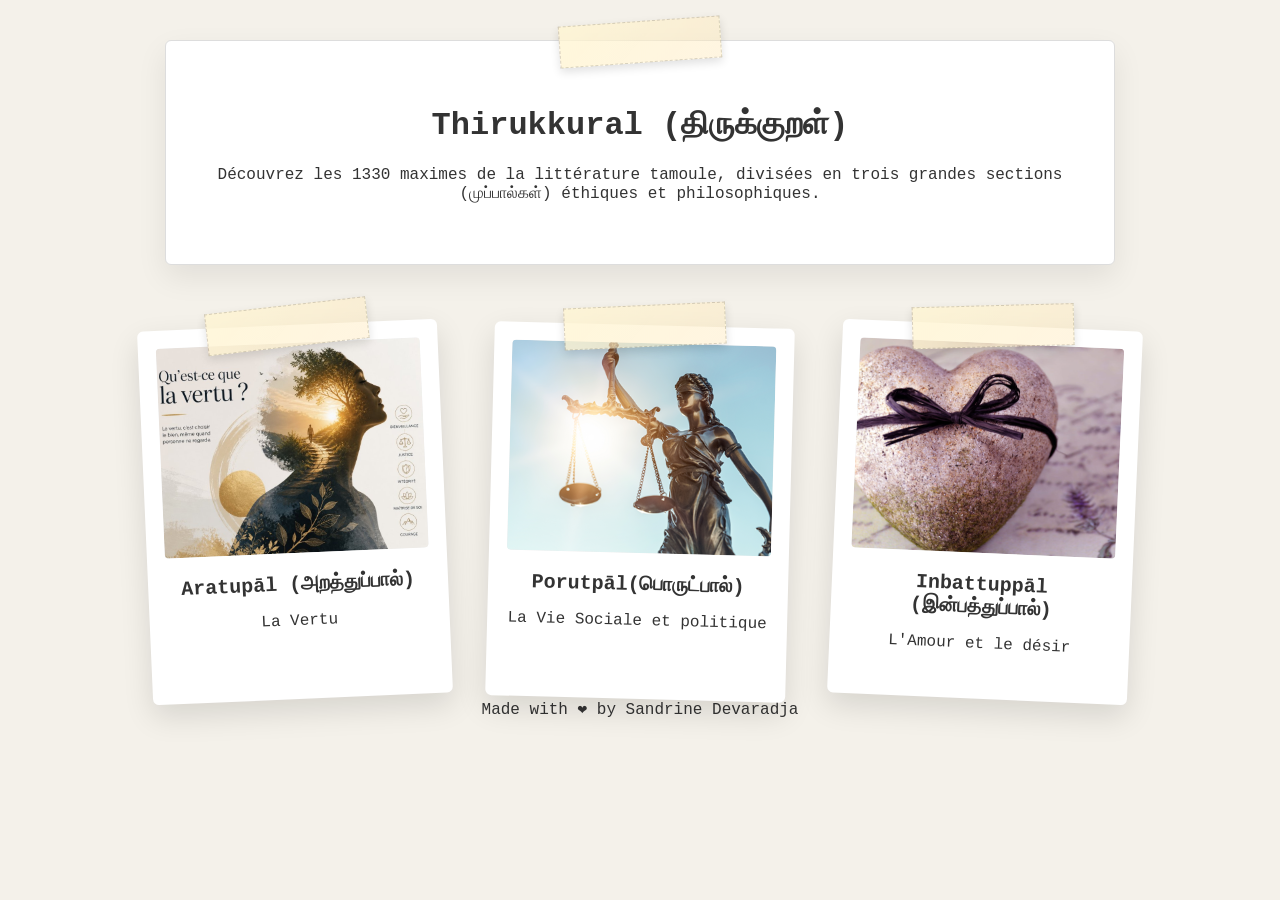
==== index.html @ 0150b85d "Update index.html" ====
<!DOCTYPE html>
<html lang="fr">
<head>
<meta charset="UTF-8">
<meta name="viewport" content="width=device-width, initial-scale=1.0">
<title>Thirukkural</title>
<link rel="stylesheet" href="style.css">
</head>

<body>

<header>
    <div class="cadre-presentation taped">
        <h1>Thirukkural (திருக்குறள்)</h1>
        <p>
            Découvrez les 1330 maximes de la littérature tamoule,
            divisées en trois grandes sections (முப்பால்கள்) éthiques et philosophiques.
        </p>
    </div>
</header>

<main class="divisions-container">

    <!-- ARAM -->
    <a href="section.html?section=1" class="polaroid taped">
        <div class="polaroid-image">
            <img src="images/A.jpeg" alt="Aram">
        </div>
        <div class="polaroid-caption">
            <h3>Aratupāl (அறத்துப்பால்)</h3>
            <p>La Vertu </p>
        </div>
    </a>

    <!-- PORUL -->
    <a href="section.html?section=2" class="polaroid taped">
        <div class="polaroid-image">
            <img src="images/B.jpeg" alt="Porul">
        </div>
        <div class="polaroid-caption">
            <h3>Porutpāl(பொருட்பால்)</h3>
            <p>La Vie Sociale et politique</p>
        </div>
    </a>

    <!-- INBAM -->
    <a href="section.html?section=3" class="polaroid taped">
        <div class="polaroid-image">
            <img src="images/C.jpeg" alt="Inbam">
        </div>
        <div class="polaroid-caption">
            <h3>Inbattuppāl (இன்பத்துப்பால்)</h3>
            <p>L'Amour et le désir </p>
        </div>
    </a>

</main>

</body>
</html>

<footer class="footer">
    Made with <span class="heart">❤️</span> by Sandrine Devaradja
</footer>
---- style.css ----
/* =========================
   BASE
========================= */

* {
    box-sizing: border-box;
}

body {
    background-color: #f4f1ea;
    color: #333;
    font-family: 'Courier New', monospace;

    margin: 0;
    padding: 20px;

    display: flex;
    flex-direction: column;
    align-items: center;

    min-height: 100vh;
}

/* =========================
   HEADER
========================= */

header {
    width: 100%;
    display: flex;
    justify-content: center;
}

.cadre-presentation {
    background: #fff;
    border: 1px solid #ddd;

    padding: 45px 30px;
    max-width: 950px;
    width: 100%;

    text-align: center;

    margin-top: 20px;
    margin-bottom: 60px;

    box-shadow: 0 12px 30px rgba(0,0,0,0.08);
    border-radius: 6px;

    position: relative;
}

/* =========================
   EFFET SCOTCH
========================= */

.taped {
    position: relative;
}

.taped::before {
    content: "";
    position: absolute;
    top: -20px;
    left: 50%;
    transform: translateX(-50%) rotate(-4deg);

    width: 160px;
    height: 40px;

    background: linear-gradient(
        135deg,
        rgba(255, 245, 210, 0.8),
        rgba(255, 230, 180, 0.4)
    );

    border: 1px dashed rgba(0,0,0,0.15);
    box-shadow: 0 4px 10px rgba(0,0,0,0.12);

    z-index: 10;
}

/* =========================
   CONTAINER
========================= */

.divisions-container {
    display: flex;
    flex-wrap: wrap;
    justify-content: center;
    gap: 45px;

    width: 100%;
    max-width: 1200px;
}

/* =========================
   POLAROID
========================= */

.polaroid {
    text-decoration: none;
    color: inherit;

    background: #fff;

    width: 300px;

    display: flex;
    flex-direction: column;
    align-items: center;

    padding: 18px 18px 30px;

    box-shadow: 0 12px 30px rgba(0,0,0,0.12);
    border-radius: 6px;

    transition: all 0.25s ease;

    position: relative;
}

/* effet posé */
.polaroid:nth-child(1) { transform: rotate(-2.5deg); }
.polaroid:nth-child(2) { transform: rotate(1.5deg); }
.polaroid:nth-child(3) { transform: rotate(2.5deg); }

.polaroid:hover {
    transform: scale(1.06) rotate(0deg);
    box-shadow: 0 18px 40px rgba(0,0,0,0.18);
}

/* =========================
   IMAGE
========================= */

.polaroid-image {
    width: 100%;
    height: 210px;

    overflow: hidden;
    border-radius: 4px;

    background-color: #eee;
}

.polaroid-image img {
    width: 100%;
    height: 100%;
    object-fit: cover;
}

/* =========================
   CAPTION
========================= */

.polaroid-caption {
    text-align: center;
    margin-top: 15px;
}

.polaroid-caption h3 {
    margin: 5px 0;
    font-size: 1.25rem;
}

/* =========================
   KURALS
========================= */

.kural {
    background: #fff;
    padding: 20px;
    margin: 15px auto;
    max-width: 800px;

    box-shadow: 0 8px 20px rgba(0,0,0,0.08);
    border-radius: 6px;
}

.kural-number {
    font-weight: bold;
    color: #777;
    margin-bottom: 10px;
}

/* =========================
   BOUTON RETOUR
========================= */

.back-btn {
    position: fixed;
    top: 15px;
    left: 15px;

    background: #fff;
    padding: 10px 14px;

    border-radius: 8px;
    text-decoration: none;

    color: #333;
    font-weight: bold;

    box-shadow: 0 5px 15px rgba(0,0,0,0.15);

    z-index: 999;

    transition: 0.2s ease;
}

.back-btn:hover {
    transform: scale(1.05);
}

/* =========================
   RESPONSIVE MOBILE
========================= */

@media (max-width: 768px) {

    body {
        padding: 10px;
    }

    .cadre-presentation {
        padding: 25px 15px;
        margin-bottom: 30px;
    }

    .cadre-presentation h1 {
        font-size: 1.6rem;
    }

    .cadre-presentation p {
        font-size: 0.95rem;
    }

    .divisions-container {
        flex-direction: column;
        gap: 25px;
       align-items: center; 
    }

    .polaroid {
        width: 92%;
        max-width: 340px;
    }

    .polaroid-image {
        height: 180px;
    }

    .kural {
        margin: 10px;
        padding: 15px;
    }

    .back-btn {
        top: 10px;
        left: 10px;
        padding: 8px 12px;
        font-size: 0.9rem;
    }
}


/* PAGINATION */

.pagination {
    display: flex;
    justify-content: center;
    align-items: center;

    gap: 15px;
    margin: 20px;
}

.pagination button {
    padding: 8px 12px;
    border: none;
    background: white;
    cursor: pointer;

    box-shadow: 0 3px 10px rgba(0,0,0,0.1);
    border-radius: 6px;
}

.pagination button:hover {
    transform: scale(1.05);
}
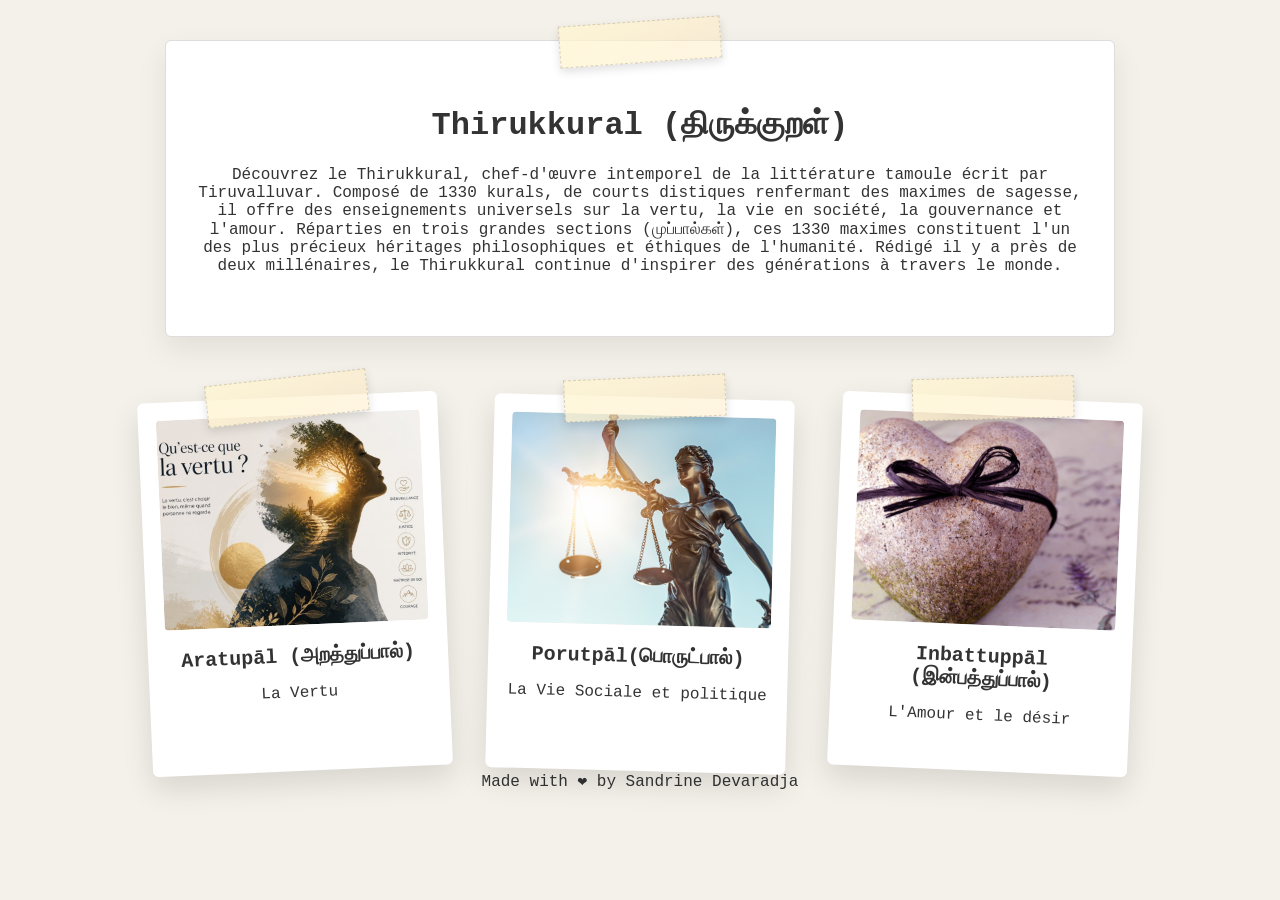
==== commit e122ab4d: "Update index.html" ====
--- a/index.html
+++ b/index.html
@@ -13,8 +13,7 @@
     <div class="cadre-presentation taped">
         <h1>Thirukkural (திருக்குறள்)</h1>
         <p>
-            Découvrez les 1330 maximes de la littérature tamoule,
-            divisées en trois grandes sections (முப்பால்கள்) éthiques et philosophiques.
+           Découvrez le Thirukkural, chef-d'œuvre intemporel de la littérature tamoule écrit par Tiruvalluvar. Composé de 1330 kurals, de courts distiques renfermant des maximes de sagesse, il offre des enseignements universels sur la vertu, la vie en société, la gouvernance et l'amour. Réparties en trois grandes sections (முப்பால்கள்), ces 1330 maximes constituent l'un des plus précieux héritages philosophiques et éthiques de l'humanité. Rédigé il y a près de deux millénaires, le Thirukkural continue d'inspirer des générations à travers le monde.
         </p>
     </div>
 </header>
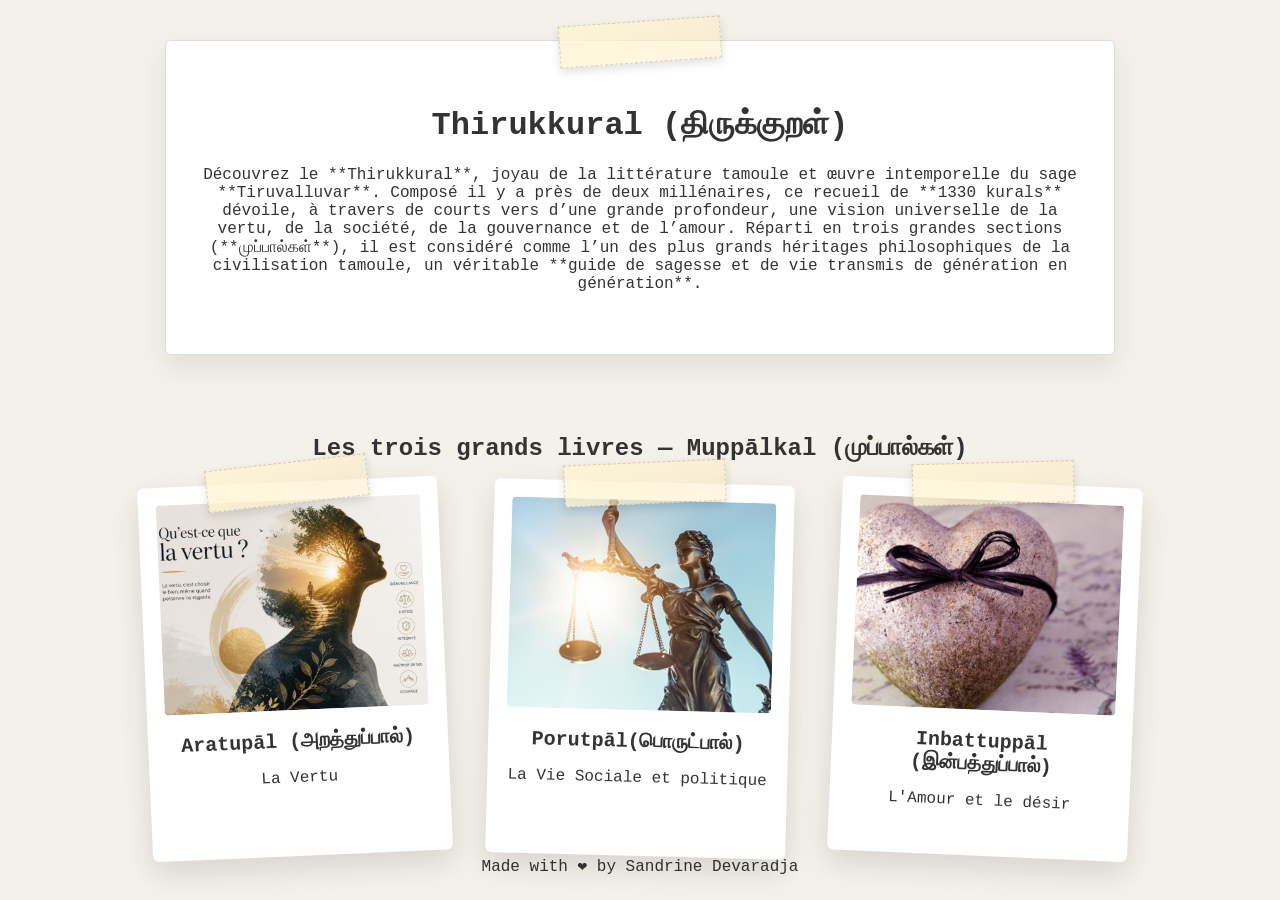
==== commit 488f5be7: "Update index.html" ====
--- a/index.html
+++ b/index.html
@@ -13,11 +13,16 @@
     <div class="cadre-presentation taped">
         <h1>Thirukkural (திருக்குறள்)</h1>
         <p>
-           Découvrez le Thirukkural, chef-d'œuvre intemporel de la littérature tamoule écrit par Tiruvalluvar. Composé de 1330 kurals, de courts distiques renfermant des maximes de sagesse, il offre des enseignements universels sur la vertu, la vie en société, la gouvernance et l'amour. Réparties en trois grandes sections (முப்பால்கள்), ces 1330 maximes constituent l'un des plus précieux héritages philosophiques et éthiques de l'humanité. Rédigé il y a près de deux millénaires, le Thirukkural continue d'inspirer des générations à travers le monde.
+           Découvrez le **Thirukkural**, joyau de la littérature tamoule et œuvre intemporelle du sage **Tiruvalluvar**. Composé il y a près de deux millénaires, ce recueil de **1330 kurals** dévoile, à travers de courts vers d’une grande profondeur, une vision universelle de la vertu, de la société, de la gouvernance et de l’amour. Réparti en trois grandes sections (**முப்பால்கள்**), il est considéré comme l’un des plus grands héritages philosophiques de la civilisation tamoule, un véritable **guide de sagesse et de vie transmis de génération en génération**.
+
         </p>
     </div>
 </header>
 
+<section class="intro-sections">
+    <h2>Les trois grands livres — Muppālkal (முப்பால்கள்)</h2>
+</section>
+    
 <main class="divisions-container">
 
     <!-- ARAM -->
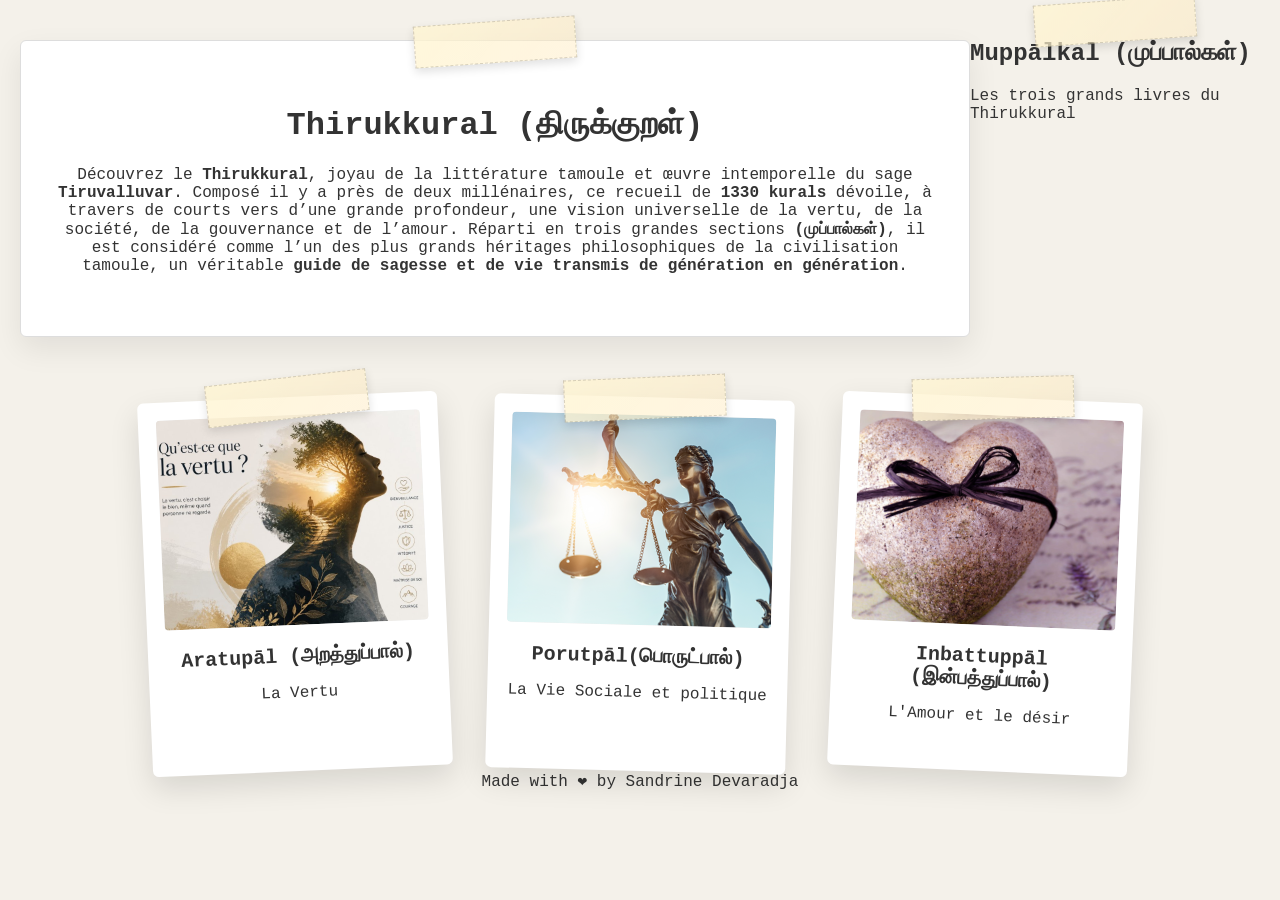
==== commit 59e2969c: "Update index.html" ====
--- a/index.html
+++ b/index.html
@@ -13,16 +13,21 @@
     <div class="cadre-presentation taped">
         <h1>Thirukkural (திருக்குறள்)</h1>
         <p>
-           Découvrez le **Thirukkural**, joyau de la littérature tamoule et œuvre intemporelle du sage **Tiruvalluvar**. Composé il y a près de deux millénaires, ce recueil de **1330 kurals** dévoile, à travers de courts vers d’une grande profondeur, une vision universelle de la vertu, de la société, de la gouvernance et de l’amour. Réparti en trois grandes sections (**முப்பால்கள்**), il est considéré comme l’un des plus grands héritages philosophiques de la civilisation tamoule, un véritable **guide de sagesse et de vie transmis de génération en génération**.
+            Découvrez le <strong>Thirukkural</strong>, joyau de la littérature tamoule et œuvre intemporelle du sage <strong>Tiruvalluvar</strong>. 
+            Composé il y a près de deux millénaires, ce recueil de <strong>1330 kurals</strong> dévoile, à travers de courts vers d’une grande profondeur, 
+            une vision universelle de la vertu, de la société, de la gouvernance et de l’amour. 
+            Réparti en trois grandes sections <strong>(முப்பால்கள்)</strong>, il est considéré comme l’un des plus grands héritages philosophiques 
+            de la civilisation tamoule, un véritable <strong>guide de sagesse et de vie transmis de génération en génération</strong>.
+        </p>
+    </div>
 
-        </p>
+    <div class="titre-muppalkal taped">
+        <h2>Muppālkal (முப்பால்கள்)</h2>
+        <p>Les trois grands livres du Thirukkural</p>
     </div>
 </header>
 
-<section class="intro-sections">
-    <h2>Les trois grands livres — Muppālkal (முப்பால்கள்)</h2>
-</section>
-    
+
 <main class="divisions-container">
 
     <!-- ARAM -->
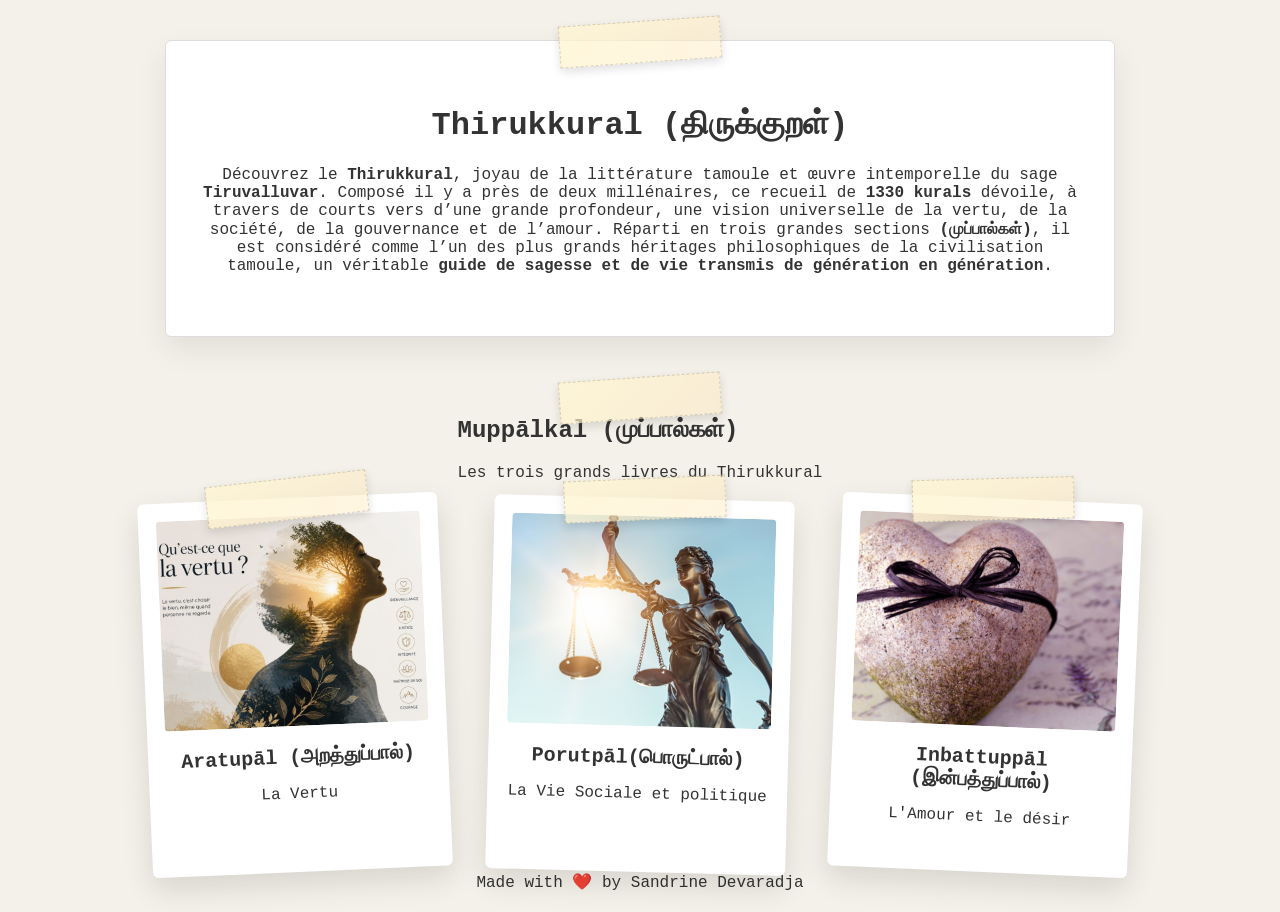
==== commit e11ce051: "Update index.html" ====
--- a/index.html
+++ b/index.html
@@ -13,6 +13,7 @@
     <div class="cadre-presentation taped">
         <h1>Thirukkural (திருக்குறள்)</h1>
         <p>
+
             Découvrez le <strong>Thirukkural</strong>, joyau de la littérature tamoule et œuvre intemporelle du sage <strong>Tiruvalluvar</strong>. 
             Composé il y a près de deux millénaires, ce recueil de <strong>1330 kurals</strong> dévoile, à travers de courts vers d’une grande profondeur, 
             une vision universelle de la vertu, de la société, de la gouvernance et de l’amour. 
@@ -20,12 +21,12 @@
             de la civilisation tamoule, un véritable <strong>guide de sagesse et de vie transmis de génération en génération</strong>.
         </p>
     </div>
+</header>
 
-    <div class="titre-muppalkal taped">
-        <h2>Muppālkal (முப்பால்கள்)</h2>
-        <p>Les trois grands livres du Thirukkural</p>
-    </div>
-</header>
+    <section class="titre-muppalkal taped">
+    <h2>Muppālkal (முப்பால்கள்)</h2>
+    <p>Les trois grands livres du Thirukkural</p>
+</section>
 
 
 <main class="divisions-container">
@@ -64,10 +65,13 @@
     </a>
 
 </main>
+<footer class="footer">
+    Made with <span class="heart">❤️</span> by Sandrine Devaradja
+</footer>
 
 </body>
 </html>
+</body>
+</html>
 
-<footer class="footer">
-    Made with <span class="heart">❤️</span> by Sandrine Devaradja
-</footer>
+
--- a/style.css
+++ b/style.css
@@ -289,3 +289,4 @@
 .pagination button:hover {
     transform: scale(1.05);
 }
+
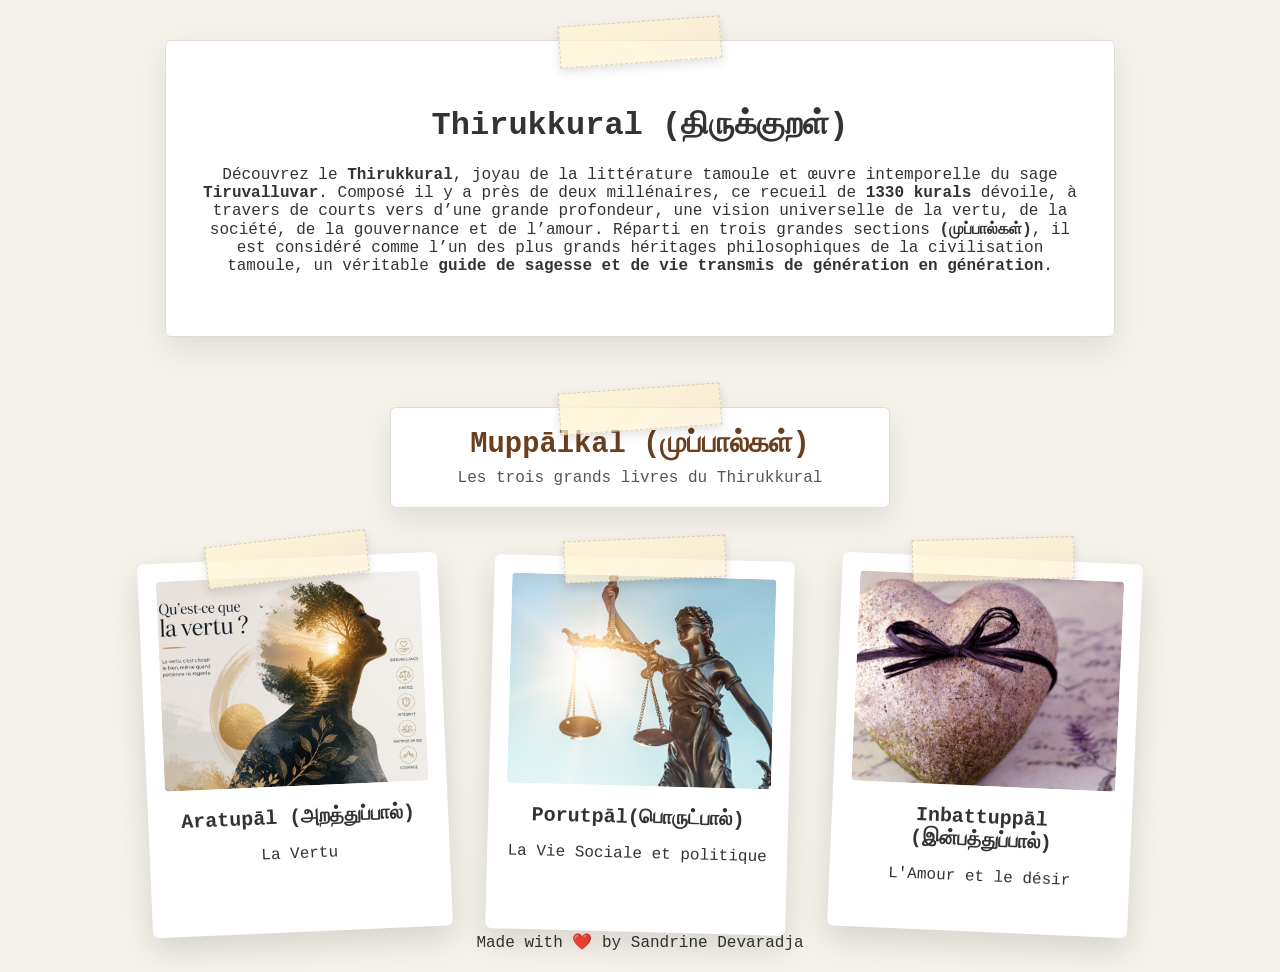
==== commit ee5f59ee: "Update index.html" ====
--- a/index.html
+++ b/index.html
@@ -65,13 +65,13 @@
     </a>
 
 </main>
-<footer class="footer">
+
+
+</body>
+    <footer class="footer">
     Made with <span class="heart">❤️</span> by Sandrine Devaradja
 </footer>
-
-</body>
-</html>
-</body>
 </html>
 
 
+
--- a/style.css
+++ b/style.css
@@ -290,3 +290,39 @@
     transform: scale(1.05);
 }
 
+
+
+
+
+
+
+.titre-muppalkal {
+    text-align: center;
+
+    background: #fff;
+    border: 1px solid #ddd;
+
+    padding: 20px 30px;
+
+    width: 100%;
+    max-width: 500px;
+
+    margin: 10px auto 50px;
+
+    box-shadow: 0 12px 30px rgba(0,0,0,0.08);
+    border-radius: 6px;
+
+    position: relative;
+}
+
+.titre-muppalkal h2 {
+    margin: 0 0 8px;
+    font-size: 1.8rem;
+    color: #6b3e1e;
+}
+
+.titre-muppalkal p {
+    margin: 0;
+    font-size: 1rem;
+    color: #555;
+}
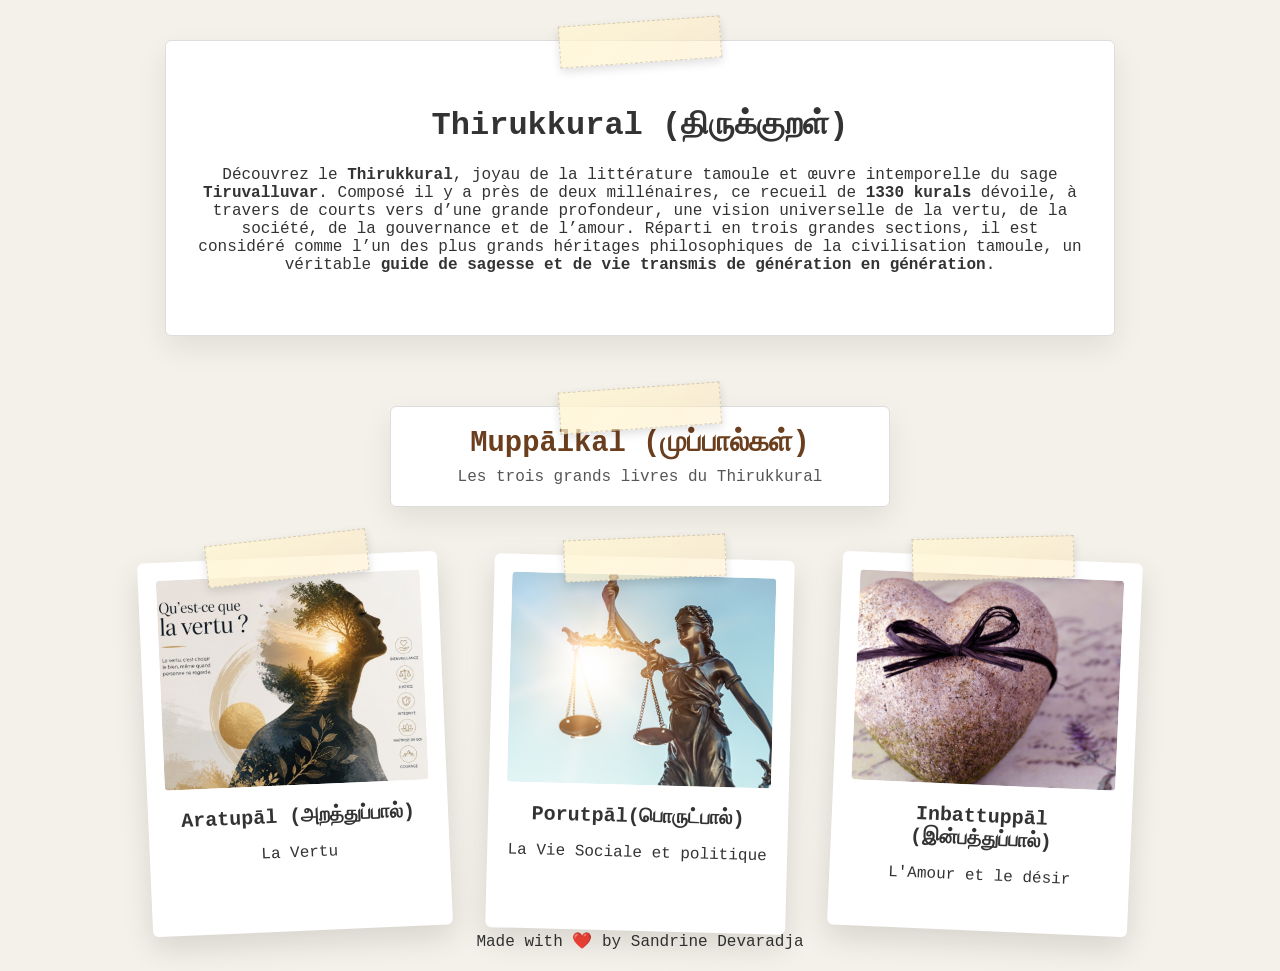
==== commit 97807fec: "Update index.html" ====
--- a/index.html
+++ b/index.html
@@ -17,7 +17,7 @@
             Découvrez le <strong>Thirukkural</strong>, joyau de la littérature tamoule et œuvre intemporelle du sage <strong>Tiruvalluvar</strong>. 
             Composé il y a près de deux millénaires, ce recueil de <strong>1330 kurals</strong> dévoile, à travers de courts vers d’une grande profondeur, 
             une vision universelle de la vertu, de la société, de la gouvernance et de l’amour. 
-            Réparti en trois grandes sections <strong>(முப்பால்கள்)</strong>, il est considéré comme l’un des plus grands héritages philosophiques 
+            Réparti en trois grandes sections, il est considéré comme l’un des plus grands héritages philosophiques 
             de la civilisation tamoule, un véritable <strong>guide de sagesse et de vie transmis de génération en génération</strong>.
         </p>
     </div>
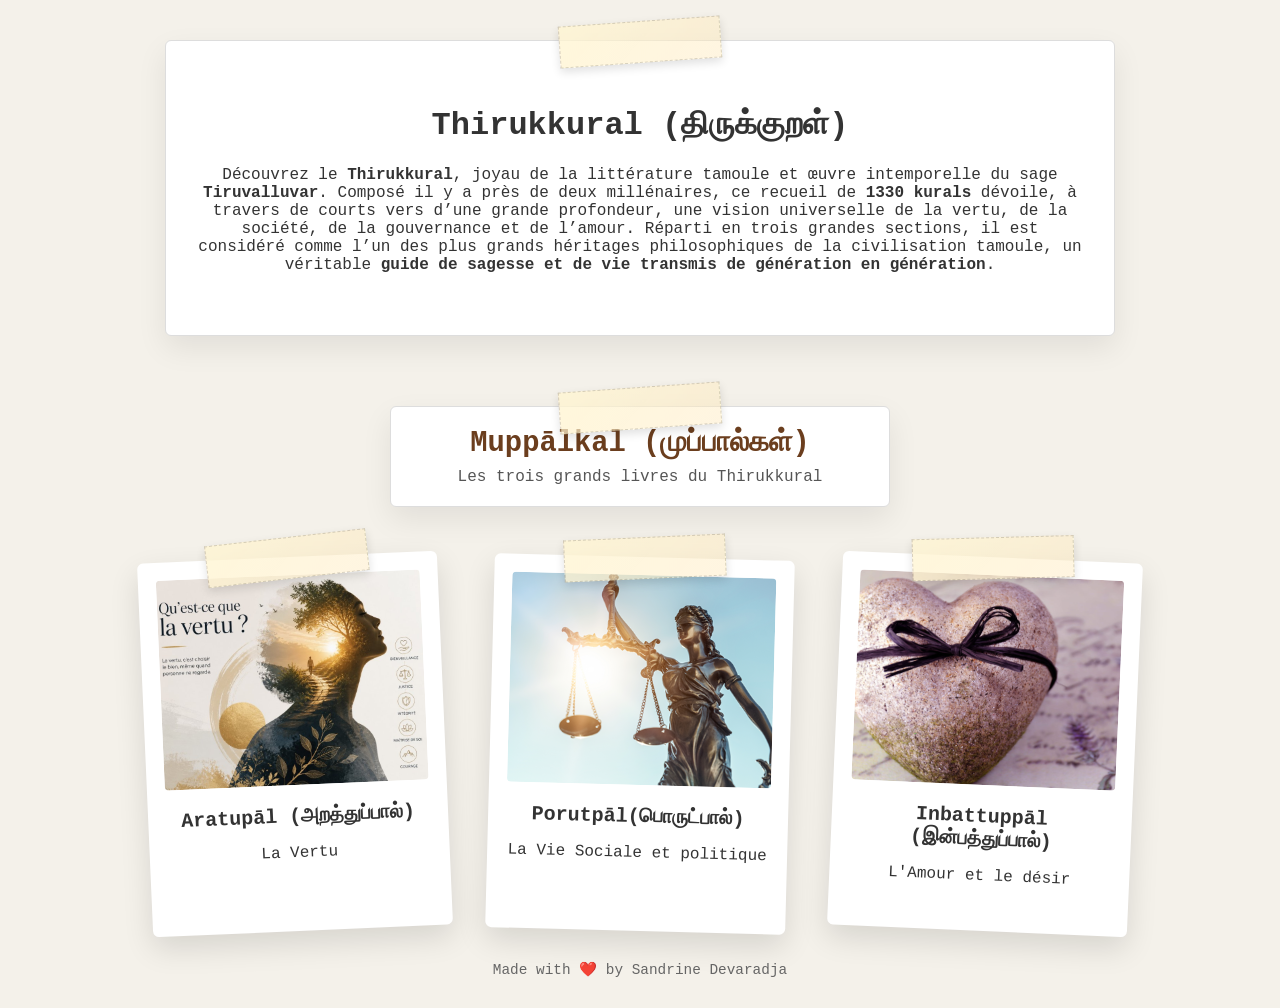
==== commit 55e1cef7: "Update index.html" ====
--- a/index.html
+++ b/index.html
@@ -66,11 +66,11 @@
 
 </main>
 
-
-</body>
-    <footer class="footer">
+<footer class="footer">
     Made with <span class="heart">❤️</span> by Sandrine Devaradja
 </footer>
+</body>
+    
 </html>
 
 
--- a/style.css
+++ b/style.css
@@ -293,7 +293,7 @@
 
 
 
-
+/* INDEX TITRE MUPPALKAL */
 
 
 .titre-muppalkal {
@@ -326,3 +326,22 @@
     font-size: 1rem;
     color: #555;
 }
+
+
+
+/* MADE WITH <3 BY SANDRINE */
+
+.footer {
+    margin-top: auto;
+    padding: 30px 0 10px;
+
+    text-align: center;
+    width: 100%;
+
+    font-size: 0.9rem;
+    color: #666;
+}
+
+.heart {
+    color: red;
+}
